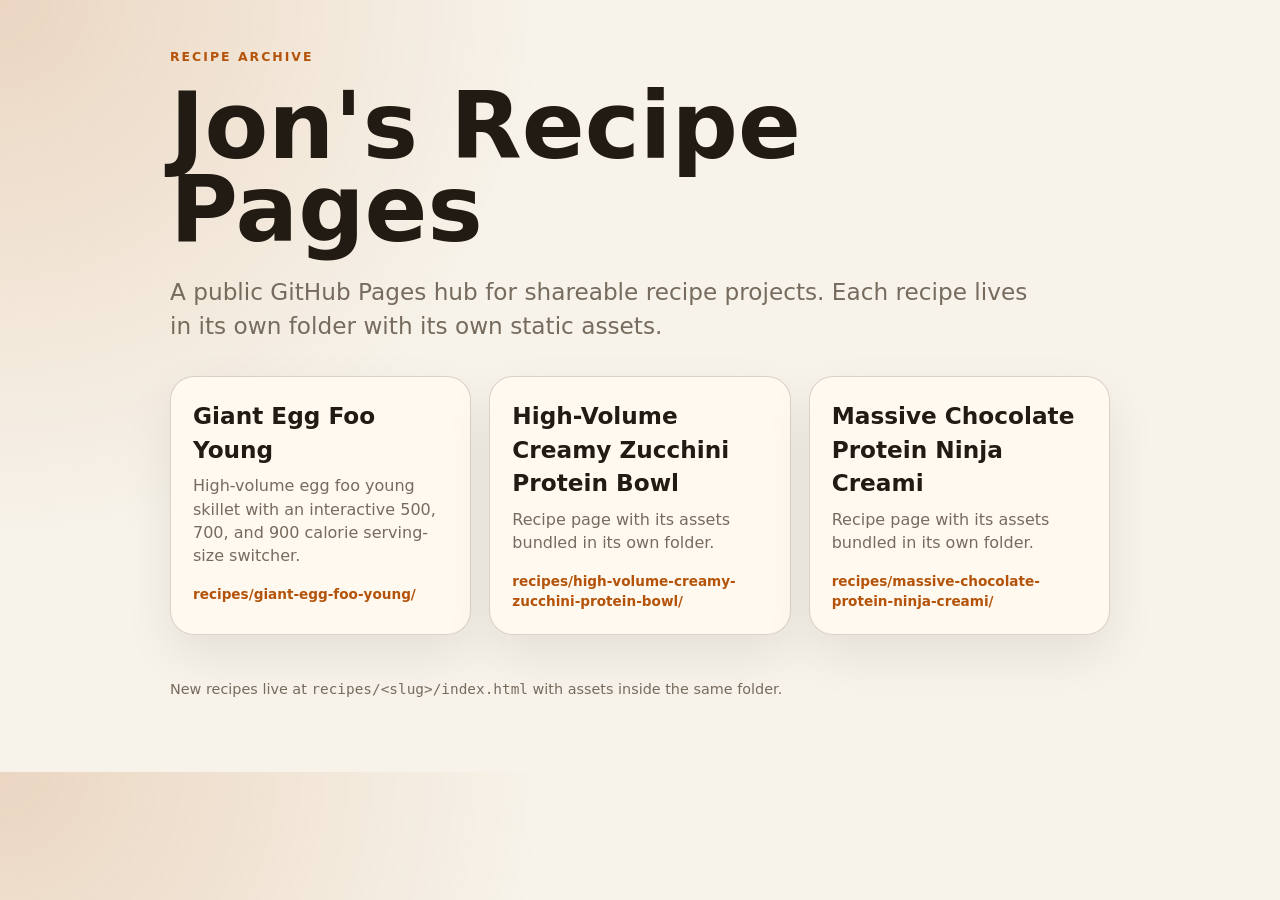
==== index.html @ d8fc8164 "Post recipe index.html" ====
<!doctype html><html lang="en"><head><meta charset="utf-8"><meta name="viewport" content="width=device-width, initial-scale=1"><title>Jon's Recipe Pages</title><style>:root{color-scheme:light dark;--bg:#f7f3ea;--ink:#211b14;--card:#fffaf0;--muted:#776b5e;--accent:#b45309}@media(prefers-color-scheme:dark){:root{--bg:#17120d;--ink:#f8ead6;--card:#251b13;--muted:#c8b7a2;--accent:#f59e0b}}*{box-sizing:border-box}body{margin:0;font-family:ui-sans-serif,system-ui,-apple-system,BlinkMacSystemFont,"Segoe UI",sans-serif;background:radial-gradient(circle at top left,color-mix(in oklab,var(--accent) 18%,transparent),transparent 34rem),var(--bg);color:var(--ink);line-height:1.45}main{max-width:980px;margin:0 auto;padding:48px 20px 72px}.eyebrow{letter-spacing:.16em;text-transform:uppercase;color:var(--accent);font-weight:800;font-size:.78rem}h1{font-size:clamp(2.4rem,8vw,5.8rem);line-height:.9;margin:.2em 0}.lede{font-size:clamp(1.1rem,2.5vw,1.45rem);color:var(--muted);max-width:54rem}.grid{display:grid;grid-template-columns:repeat(auto-fit,minmax(260px,1fr));gap:18px;margin-top:34px}.card{display:block;text-decoration:none;color:inherit;background:color-mix(in oklab,var(--card) 92%,transparent);border:1px solid color-mix(in oklab,var(--muted) 28%,transparent);border-radius:24px;padding:22px;box-shadow:0 20px 50px rgba(0,0,0,.08);transition:transform .15s ease,border-color .15s ease}.card:hover{transform:translateY(-2px);border-color:var(--accent)}.card h2{margin:0 0 8px;font-size:1.45rem}.card p{margin:0;color:var(--muted)}.path{display:inline-flex;margin-top:18px;font-size:.85rem;color:var(--accent);font-weight:700}footer{margin-top:44px;color:var(--muted);font-size:.9rem}</style></head><body><main><div class="eyebrow">Recipe archive</div><h1>Jon's Recipe Pages</h1><p class="lede">A public GitHub Pages hub for shareable recipe projects. Each recipe lives in its own folder with its own static assets.</p><section class="grid" aria-label="Recipes">
      <a class="card" href="./recipes/giant-egg-foo-young/">
        <h2>Giant Egg Foo Young</h2>
        <p>High-volume egg foo young skillet with an interactive 500, 700, and 900 calorie serving-size switcher.</p>
        <span class="path">recipes/giant-egg-foo-young/</span>
      </a>
      <a class="card" href="./recipes/high-volume-creamy-zucchini-protein-bowl/">
        <h2>High-Volume Creamy Zucchini Protein Bowl</h2>
        <p>Recipe page with its assets bundled in its own folder.</p>
        <span class="path">recipes/high-volume-creamy-zucchini-protein-bowl/</span>
      </a>
      <a class="card" href="./recipes/massive-chocolate-protein-ninja-creami/">
        <h2>Massive Chocolate Protein Ninja Creami</h2>
        <p>Recipe page with its assets bundled in its own folder.</p>
        <span class="path">recipes/massive-chocolate-protein-ninja-creami/</span>
      </a>
    </section><footer>New recipes live at <code>recipes/&lt;slug&gt;/index.html</code> with assets inside the same folder.</footer></main></body></html>
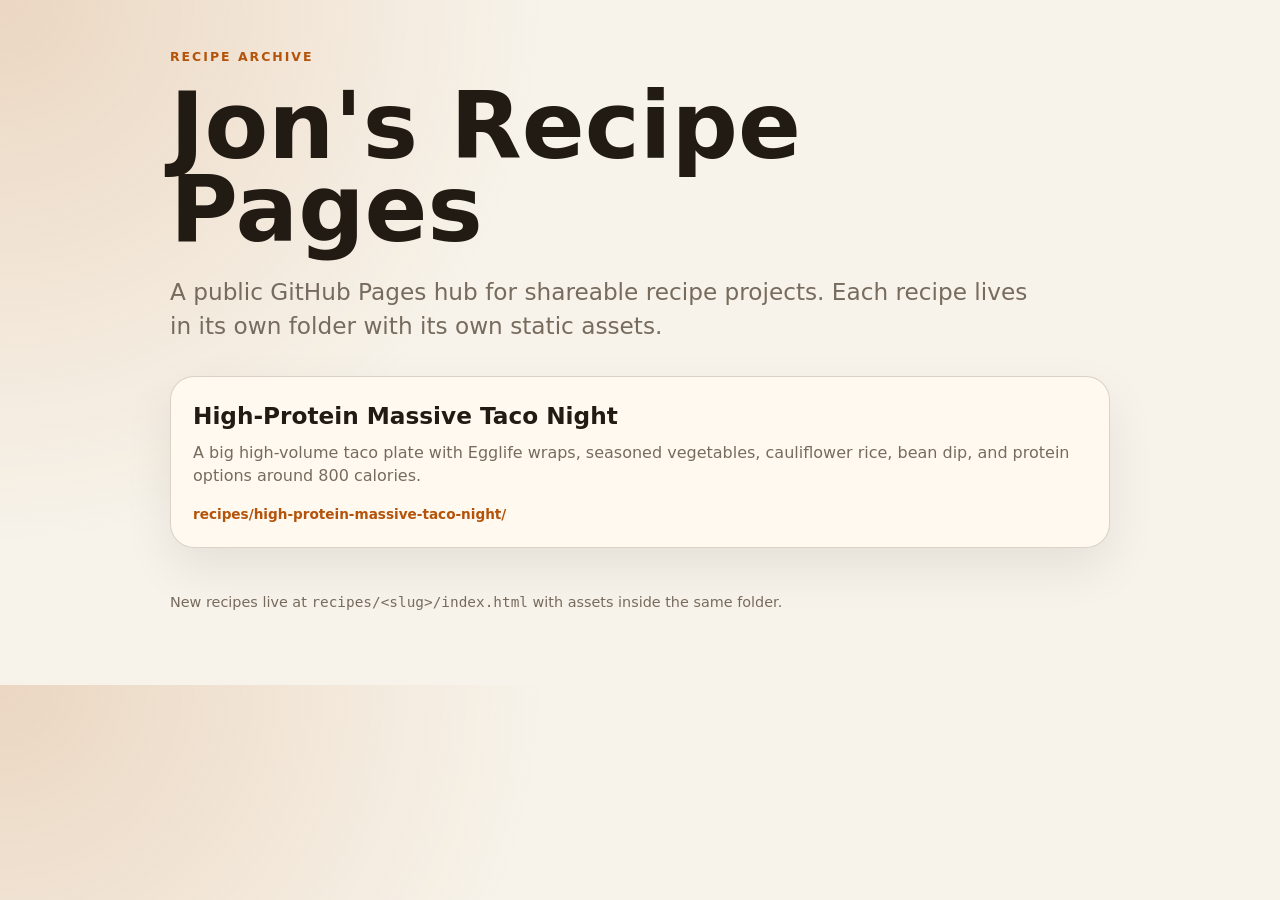
==== commit 8e044b89: "Post recipe index.html" ====
--- a/index.html
+++ b/index.html
@@ -1,17 +1,7 @@
 <!doctype html><html lang="en"><head><meta charset="utf-8"><meta name="viewport" content="width=device-width, initial-scale=1"><title>Jon's Recipe Pages</title><style>:root{color-scheme:light dark;--bg:#f7f3ea;--ink:#211b14;--card:#fffaf0;--muted:#776b5e;--accent:#b45309}@media(prefers-color-scheme:dark){:root{--bg:#17120d;--ink:#f8ead6;--card:#251b13;--muted:#c8b7a2;--accent:#f59e0b}}*{box-sizing:border-box}body{margin:0;font-family:ui-sans-serif,system-ui,-apple-system,BlinkMacSystemFont,"Segoe UI",sans-serif;background:radial-gradient(circle at top left,color-mix(in oklab,var(--accent) 18%,transparent),transparent 34rem),var(--bg);color:var(--ink);line-height:1.45}main{max-width:980px;margin:0 auto;padding:48px 20px 72px}.eyebrow{letter-spacing:.16em;text-transform:uppercase;color:var(--accent);font-weight:800;font-size:.78rem}h1{font-size:clamp(2.4rem,8vw,5.8rem);line-height:.9;margin:.2em 0}.lede{font-size:clamp(1.1rem,2.5vw,1.45rem);color:var(--muted);max-width:54rem}.grid{display:grid;grid-template-columns:repeat(auto-fit,minmax(260px,1fr));gap:18px;margin-top:34px}.card{display:block;text-decoration:none;color:inherit;background:color-mix(in oklab,var(--card) 92%,transparent);border:1px solid color-mix(in oklab,var(--muted) 28%,transparent);border-radius:24px;padding:22px;box-shadow:0 20px 50px rgba(0,0,0,.08);transition:transform .15s ease,border-color .15s ease}.card:hover{transform:translateY(-2px);border-color:var(--accent)}.card h2{margin:0 0 8px;font-size:1.45rem}.card p{margin:0;color:var(--muted)}.path{display:inline-flex;margin-top:18px;font-size:.85rem;color:var(--accent);font-weight:700}footer{margin-top:44px;color:var(--muted);font-size:.9rem}</style></head><body><main><div class="eyebrow">Recipe archive</div><h1>Jon's Recipe Pages</h1><p class="lede">A public GitHub Pages hub for shareable recipe projects. Each recipe lives in its own folder with its own static assets.</p><section class="grid" aria-label="Recipes">
-      <a class="card" href="./recipes/giant-egg-foo-young/">
-        <h2>Giant Egg Foo Young</h2>
-        <p>High-volume egg foo young skillet with an interactive 500, 700, and 900 calorie serving-size switcher.</p>
-        <span class="path">recipes/giant-egg-foo-young/</span>
-      </a>
-      <a class="card" href="./recipes/high-volume-creamy-zucchini-protein-bowl/">
-        <h2>High-Volume Creamy Zucchini Protein Bowl</h2>
-        <p>Recipe page with its assets bundled in its own folder.</p>
-        <span class="path">recipes/high-volume-creamy-zucchini-protein-bowl/</span>
-      </a>
-      <a class="card" href="./recipes/massive-chocolate-protein-ninja-creami/">
-        <h2>Massive Chocolate Protein Ninja Creami</h2>
-        <p>Recipe page with its assets bundled in its own folder.</p>
-        <span class="path">recipes/massive-chocolate-protein-ninja-creami/</span>
+      <a class="card" href="./recipes/high-protein-massive-taco-night/">
+        <h2>High-Protein Massive Taco Night</h2>
+        <p>A big high-volume taco plate with Egglife wraps, seasoned vegetables, cauliflower rice, bean dip, and protein options around 800 calories.</p>
+        <span class="path">recipes/high-protein-massive-taco-night/</span>
       </a>
     </section><footer>New recipes live at <code>recipes/&lt;slug&gt;/index.html</code> with assets inside the same folder.</footer></main></body></html>
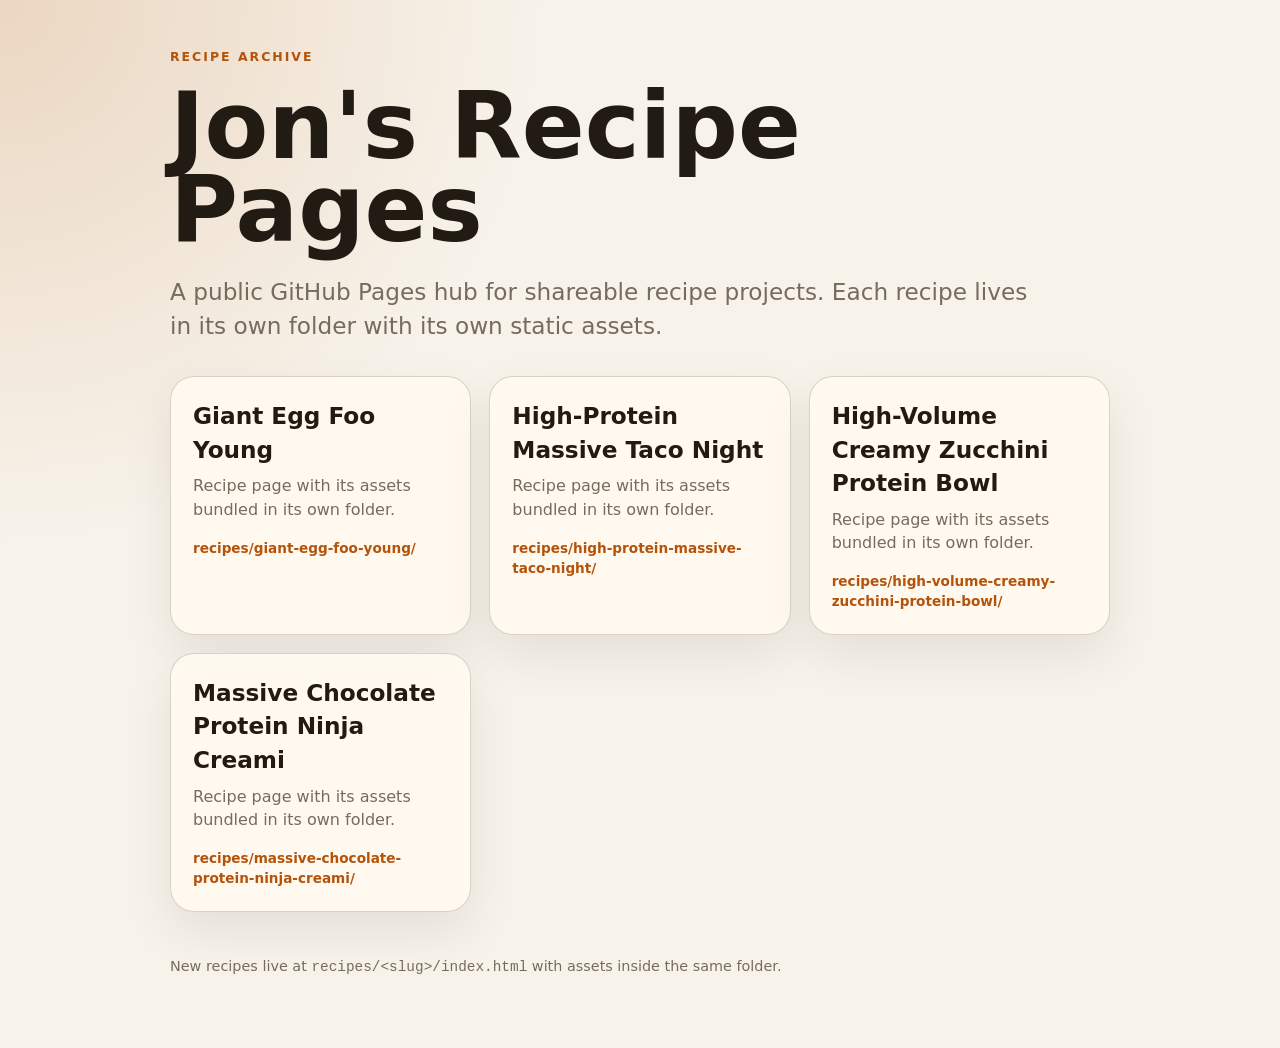
==== commit 9a77af23: "Repair recipe hub index with all public recipes" ====
--- a/index.html
+++ b/index.html
@@ -1,7 +1,22 @@
 <!doctype html><html lang="en"><head><meta charset="utf-8"><meta name="viewport" content="width=device-width, initial-scale=1"><title>Jon's Recipe Pages</title><style>:root{color-scheme:light dark;--bg:#f7f3ea;--ink:#211b14;--card:#fffaf0;--muted:#776b5e;--accent:#b45309}@media(prefers-color-scheme:dark){:root{--bg:#17120d;--ink:#f8ead6;--card:#251b13;--muted:#c8b7a2;--accent:#f59e0b}}*{box-sizing:border-box}body{margin:0;font-family:ui-sans-serif,system-ui,-apple-system,BlinkMacSystemFont,"Segoe UI",sans-serif;background:radial-gradient(circle at top left,color-mix(in oklab,var(--accent) 18%,transparent),transparent 34rem),var(--bg);color:var(--ink);line-height:1.45}main{max-width:980px;margin:0 auto;padding:48px 20px 72px}.eyebrow{letter-spacing:.16em;text-transform:uppercase;color:var(--accent);font-weight:800;font-size:.78rem}h1{font-size:clamp(2.4rem,8vw,5.8rem);line-height:.9;margin:.2em 0}.lede{font-size:clamp(1.1rem,2.5vw,1.45rem);color:var(--muted);max-width:54rem}.grid{display:grid;grid-template-columns:repeat(auto-fit,minmax(260px,1fr));gap:18px;margin-top:34px}.card{display:block;text-decoration:none;color:inherit;background:color-mix(in oklab,var(--card) 92%,transparent);border:1px solid color-mix(in oklab,var(--muted) 28%,transparent);border-radius:24px;padding:22px;box-shadow:0 20px 50px rgba(0,0,0,.08);transition:transform .15s ease,border-color .15s ease}.card:hover{transform:translateY(-2px);border-color:var(--accent)}.card h2{margin:0 0 8px;font-size:1.45rem}.card p{margin:0;color:var(--muted)}.path{display:inline-flex;margin-top:18px;font-size:.85rem;color:var(--accent);font-weight:700}footer{margin-top:44px;color:var(--muted);font-size:.9rem}</style></head><body><main><div class="eyebrow">Recipe archive</div><h1>Jon's Recipe Pages</h1><p class="lede">A public GitHub Pages hub for shareable recipe projects. Each recipe lives in its own folder with its own static assets.</p><section class="grid" aria-label="Recipes">
+      <a class="card" href="./recipes/giant-egg-foo-young/">
+        <h2>Giant Egg Foo Young</h2>
+        <p>Recipe page with its assets bundled in its own folder.</p>
+        <span class="path">recipes/giant-egg-foo-young/</span>
+      </a>
       <a class="card" href="./recipes/high-protein-massive-taco-night/">
         <h2>High-Protein Massive Taco Night</h2>
-        <p>A big high-volume taco plate with Egglife wraps, seasoned vegetables, cauliflower rice, bean dip, and protein options around 800 calories.</p>
+        <p>Recipe page with its assets bundled in its own folder.</p>
         <span class="path">recipes/high-protein-massive-taco-night/</span>
       </a>
+      <a class="card" href="./recipes/high-volume-creamy-zucchini-protein-bowl/">
+        <h2>High-Volume Creamy Zucchini Protein Bowl</h2>
+        <p>Recipe page with its assets bundled in its own folder.</p>
+        <span class="path">recipes/high-volume-creamy-zucchini-protein-bowl/</span>
+      </a>
+      <a class="card" href="./recipes/massive-chocolate-protein-ninja-creami/">
+        <h2>Massive Chocolate Protein Ninja Creami</h2>
+        <p>Recipe page with its assets bundled in its own folder.</p>
+        <span class="path">recipes/massive-chocolate-protein-ninja-creami/</span>
+      </a>
     </section><footer>New recipes live at <code>recipes/&lt;slug&gt;/index.html</code> with assets inside the same folder.</footer></main></body></html>
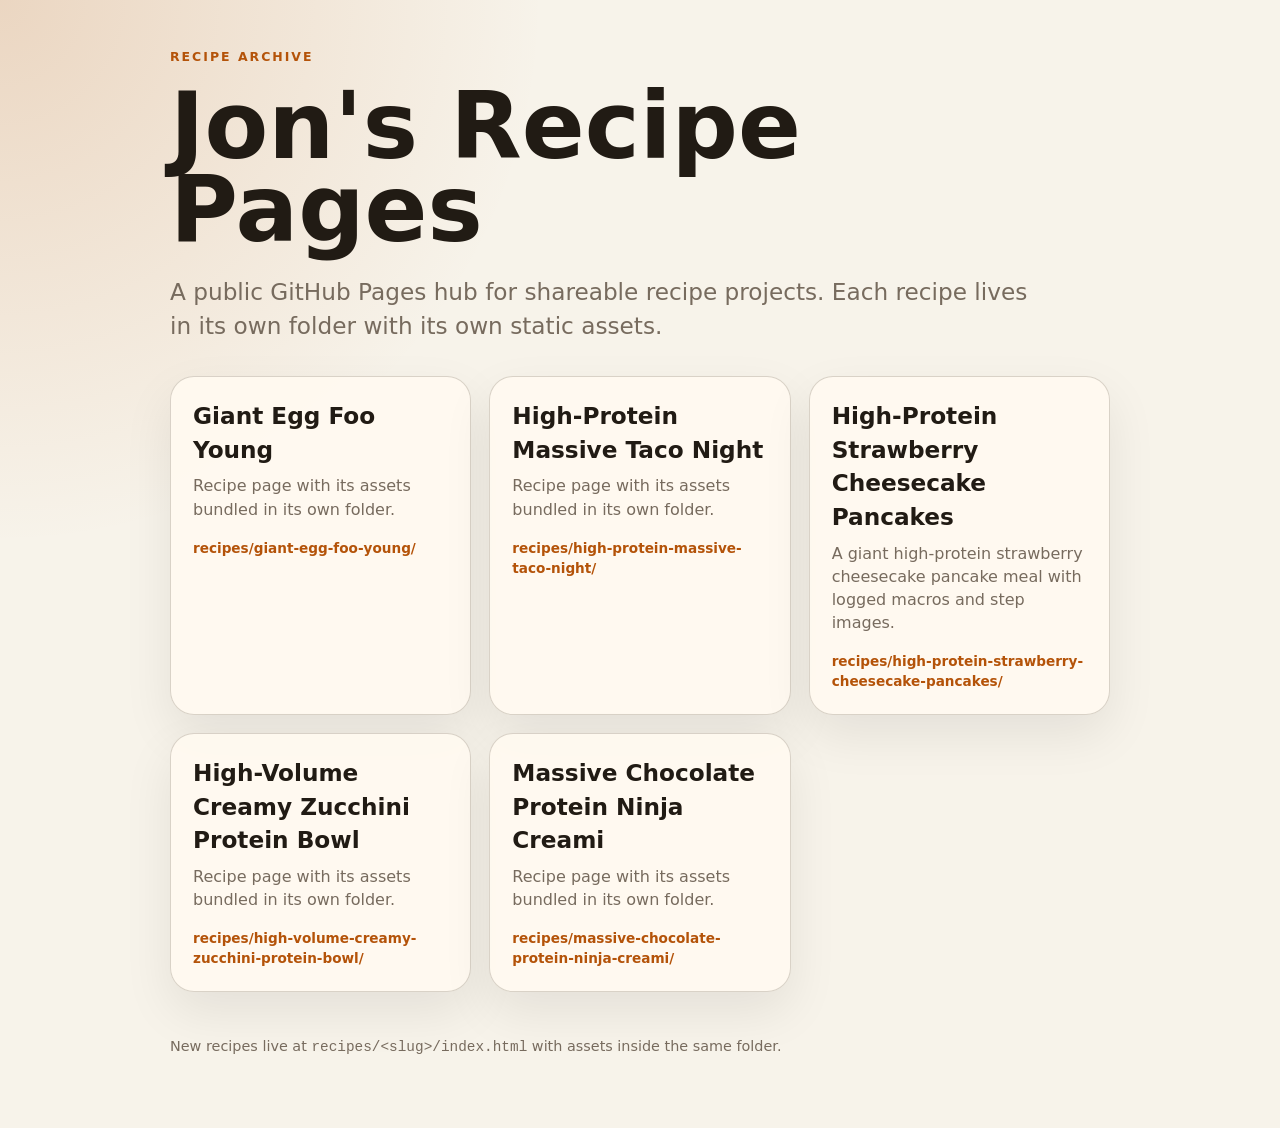
==== commit 7041d24c: "Post recipe index.html" ====
--- a/index.html
+++ b/index.html
@@ -8,6 +8,11 @@
         <h2>High-Protein Massive Taco Night</h2>
         <p>Recipe page with its assets bundled in its own folder.</p>
         <span class="path">recipes/high-protein-massive-taco-night/</span>
+      </a>
+      <a class="card" href="./recipes/high-protein-strawberry-cheesecake-pancakes/">
+        <h2>High-Protein Strawberry Cheesecake Pancakes</h2>
+        <p>A giant high-protein strawberry cheesecake pancake meal with logged macros and step images.</p>
+        <span class="path">recipes/high-protein-strawberry-cheesecake-pancakes/</span>
       </a>
       <a class="card" href="./recipes/high-volume-creamy-zucchini-protein-bowl/">
         <h2>High-Volume Creamy Zucchini Protein Bowl</h2>
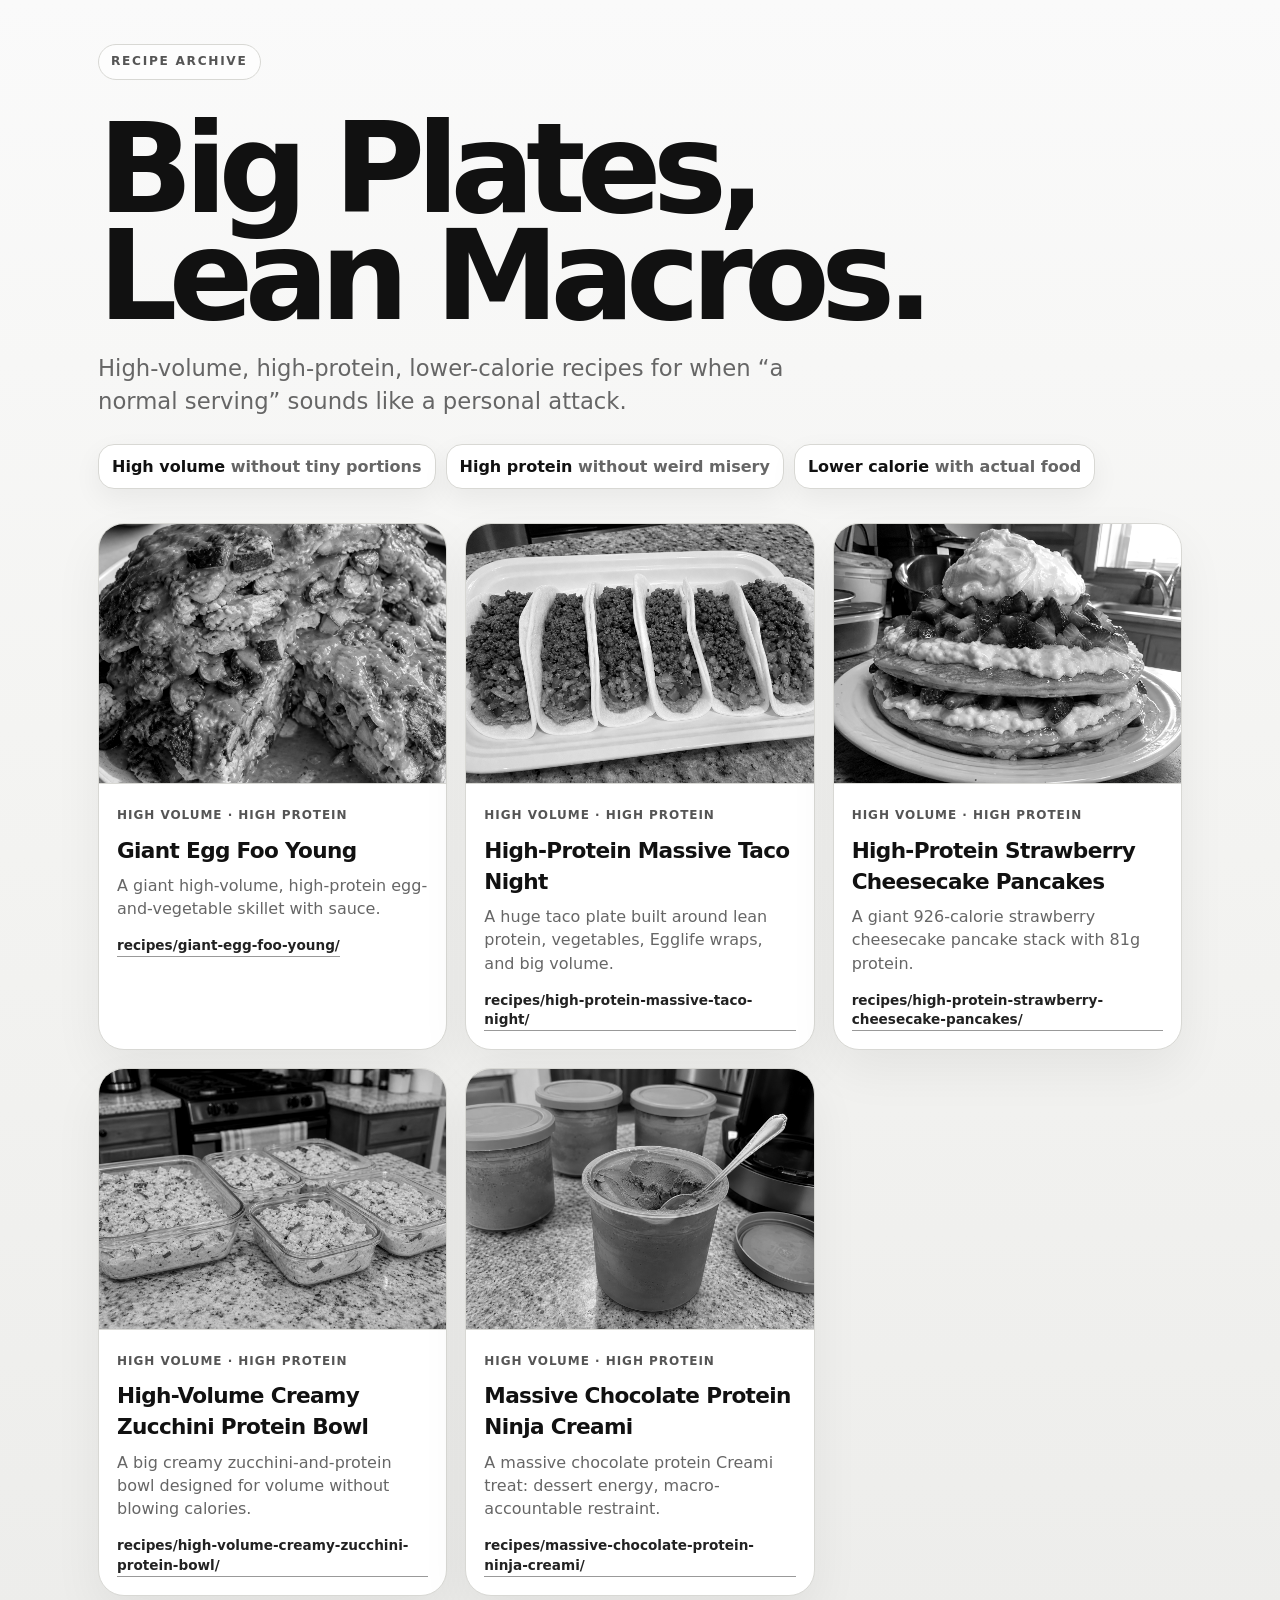
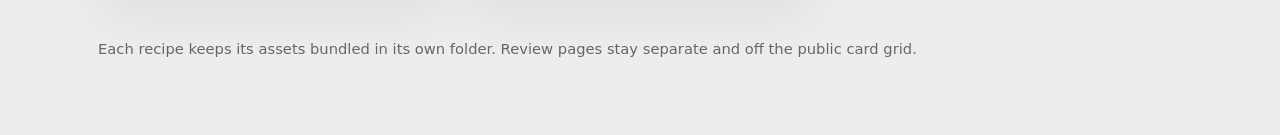
==== commit 95fe786e: "Update recipe hub design with greyscale hero thumbnails" ====
--- a/index.html
+++ b/index.html
@@ -1,27 +1,123 @@
-<!doctype html><html lang="en"><head><meta charset="utf-8"><meta name="viewport" content="width=device-width, initial-scale=1"><title>Jon's Recipe Pages</title><style>:root{color-scheme:light dark;--bg:#f7f3ea;--ink:#211b14;--card:#fffaf0;--muted:#776b5e;--accent:#b45309}@media(prefers-color-scheme:dark){:root{--bg:#17120d;--ink:#f8ead6;--card:#251b13;--muted:#c8b7a2;--accent:#f59e0b}}*{box-sizing:border-box}body{margin:0;font-family:ui-sans-serif,system-ui,-apple-system,BlinkMacSystemFont,"Segoe UI",sans-serif;background:radial-gradient(circle at top left,color-mix(in oklab,var(--accent) 18%,transparent),transparent 34rem),var(--bg);color:var(--ink);line-height:1.45}main{max-width:980px;margin:0 auto;padding:48px 20px 72px}.eyebrow{letter-spacing:.16em;text-transform:uppercase;color:var(--accent);font-weight:800;font-size:.78rem}h1{font-size:clamp(2.4rem,8vw,5.8rem);line-height:.9;margin:.2em 0}.lede{font-size:clamp(1.1rem,2.5vw,1.45rem);color:var(--muted);max-width:54rem}.grid{display:grid;grid-template-columns:repeat(auto-fit,minmax(260px,1fr));gap:18px;margin-top:34px}.card{display:block;text-decoration:none;color:inherit;background:color-mix(in oklab,var(--card) 92%,transparent);border:1px solid color-mix(in oklab,var(--muted) 28%,transparent);border-radius:24px;padding:22px;box-shadow:0 20px 50px rgba(0,0,0,.08);transition:transform .15s ease,border-color .15s ease}.card:hover{transform:translateY(-2px);border-color:var(--accent)}.card h2{margin:0 0 8px;font-size:1.45rem}.card p{margin:0;color:var(--muted)}.path{display:inline-flex;margin-top:18px;font-size:.85rem;color:var(--accent);font-weight:700}footer{margin-top:44px;color:var(--muted);font-size:.9rem}</style></head><body><main><div class="eyebrow">Recipe archive</div><h1>Jon's Recipe Pages</h1><p class="lede">A public GitHub Pages hub for shareable recipe projects. Each recipe lives in its own folder with its own static assets.</p><section class="grid" aria-label="Recipes">
+<!doctype html>
+<html lang="en">
+<head>
+  <meta charset="utf-8">
+  <meta name="viewport" content="width=device-width, initial-scale=1">
+  <title>Big Plates, Lean Macros</title>
+  <meta name="description" content="High-volume, high-protein, lower-calorie recipe archive.">
+  <style>
+    :root {
+      color-scheme: light;
+      --bg:#f4f4f2;
+      --ink:#111111;
+      --muted:#666666;
+      --soft:#ffffff;
+      --line:#d8d8d4;
+      --shadow:rgba(0,0,0,.10);
+      --shadow-soft:rgba(0,0,0,.06);
+    }
+    * { box-sizing:border-box; }
+    body {
+      margin:0;
+      font-family:ui-sans-serif,system-ui,-apple-system,BlinkMacSystemFont,"Segoe UI",sans-serif;
+      background:linear-gradient(180deg,#fafafa 0%,var(--bg) 42%,#ececea 100%);
+      color:var(--ink);
+      line-height:1.45;
+    }
+    main { max-width:1120px; margin:0 auto; padding:44px 18px 76px; }
+    .eyebrow {
+      display:inline-flex; gap:.5rem; align-items:center;
+      letter-spacing:.14em; text-transform:uppercase; color:#555; font-weight:850; font-size:.76rem;
+      border:1px solid var(--line); border-radius:999px; padding:.5rem .75rem; background:rgba(255,255,255,.72);
+    }
+    h1 { font-size:clamp(3rem,10vw,7.8rem); line-height:.86; letter-spacing:-.07em; margin:.28em 0 .18em; max-width:980px; }
+    .lede { font-size:clamp(1.08rem,2.5vw,1.42rem); color:var(--muted); max-width:720px; margin:0; }
+    .stats { display:flex; flex-wrap:wrap; gap:10px; margin:26px 0 34px; }
+    .stat { background:#fff; border:1px solid var(--line); border-radius:16px; padding:10px 13px; box-shadow:0 10px 28px var(--shadow-soft); font-weight:800; }
+    .stat span { color:var(--muted); font-weight:700; }
+    .grid { display:grid; grid-template-columns:repeat(auto-fit,minmax(260px,1fr)); gap:18px; }
+    .card {
+      display:flex; flex-direction:column; min-height:100%; overflow:hidden; text-decoration:none; color:inherit;
+      background:var(--soft); border:1px solid var(--line); border-radius:26px;
+      box-shadow:0 20px 50px var(--shadow-soft); transition:transform .16s ease,border-color .16s ease,box-shadow .16s ease;
+    }
+    .card:hover { transform:translateY(-3px); border-color:#a8a8a2; box-shadow:0 26px 70px var(--shadow); }
+    .thumb-wrap { aspect-ratio:4/3; background:#dededa; overflow:hidden; border-bottom:1px solid var(--line); }
+    .thumb-wrap img { width:100%; height:100%; object-fit:cover; display:block; filter:grayscale(100%) contrast(1.05); }
+    .card-body { padding:18px; }
+    .tag { display:inline-flex; margin-bottom:10px; color:#555; font-size:.75rem; font-weight:850; text-transform:uppercase; letter-spacing:.08em; }
+    h2 { margin:0 0 8px; font-size:1.35rem; letter-spacing:-.03em; }
+    .card p { margin:0; color:var(--muted); }
+    .path { display:inline-flex; margin-top:16px; color:#222; font-size:.85rem; font-weight:800; border-bottom:1px solid #999; }
+    footer { margin-top:42px; color:var(--muted); font-size:.92rem; }
+    @media (max-width:640px) {
+      main { padding:28px 14px 58px; }
+      h1 { font-size:clamp(2.7rem,16vw,4.4rem); }
+      .grid { grid-template-columns:1fr; }
+      .card { border-radius:22px; }
+    }
+  </style>
+</head>
+<body>
+  <main>
+    <header>
+      <div class="eyebrow">Recipe archive</div>
+      <h1>Big Plates, Lean Macros.</h1>
+      <p class="lede">High-volume, high-protein, lower-calorie recipes for when “a normal serving” sounds like a personal attack.</p>
+      <div class="stats" aria-label="Archive focus">
+        <div class="stat">High volume <span>without tiny portions</span></div>
+        <div class="stat">High protein <span>without weird misery</span></div>
+        <div class="stat">Lower calorie <span>with actual food</span></div>
+      </div>
+    </header>
+    <section class="grid" aria-label="Recipes">
       <a class="card" href="./recipes/giant-egg-foo-young/">
-        <h2>Giant Egg Foo Young</h2>
-        <p>Recipe page with its assets bundled in its own folder.</p>
-        <span class="path">recipes/giant-egg-foo-young/</span>
+        <div class="thumb-wrap"><img src="./recipes/giant-egg-foo-young/assets/egg-foo-young/09-serve.png" alt="Giant Egg Foo Young hero image" loading="lazy"></div>
+        <div class="card-body">
+          <span class="tag">High volume · High protein</span>
+          <h2>Giant Egg Foo Young</h2>
+          <p>A giant high-volume, high-protein egg-and-vegetable skillet with sauce.</p>
+          <span class="path">recipes/giant-egg-foo-young/</span>
+        </div>
       </a>
       <a class="card" href="./recipes/high-protein-massive-taco-night/">
-        <h2>High-Protein Massive Taco Night</h2>
-        <p>Recipe page with its assets bundled in its own folder.</p>
-        <span class="path">recipes/high-protein-massive-taco-night/</span>
+        <div class="thumb-wrap"><img src="./recipes/high-protein-massive-taco-night/assets/06-assembled-tacos.png" alt="High-Protein Massive Taco Night hero image" loading="lazy"></div>
+        <div class="card-body">
+          <span class="tag">High volume · High protein</span>
+          <h2>High-Protein Massive Taco Night</h2>
+          <p>A huge taco plate built around lean protein, vegetables, Egglife wraps, and big volume.</p>
+          <span class="path">recipes/high-protein-massive-taco-night/</span>
+        </div>
       </a>
       <a class="card" href="./recipes/high-protein-strawberry-cheesecake-pancakes/">
-        <h2>High-Protein Strawberry Cheesecake Pancakes</h2>
-        <p>A giant high-protein strawberry cheesecake pancake meal with logged macros and step images.</p>
-        <span class="path">recipes/high-protein-strawberry-cheesecake-pancakes/</span>
+        <div class="thumb-wrap"><img src="./recipes/high-protein-strawberry-cheesecake-pancakes/assets/step-5-final-stack.png" alt="High-Protein Strawberry Cheesecake Pancakes hero image" loading="lazy"></div>
+        <div class="card-body">
+          <span class="tag">High volume · High protein</span>
+          <h2>High-Protein Strawberry Cheesecake Pancakes</h2>
+          <p>A giant 926-calorie strawberry cheesecake pancake stack with 81g protein.</p>
+          <span class="path">recipes/high-protein-strawberry-cheesecake-pancakes/</span>
+        </div>
       </a>
       <a class="card" href="./recipes/high-volume-creamy-zucchini-protein-bowl/">
-        <h2>High-Volume Creamy Zucchini Protein Bowl</h2>
-        <p>Recipe page with its assets bundled in its own folder.</p>
-        <span class="path">recipes/high-volume-creamy-zucchini-protein-bowl/</span>
+        <div class="thumb-wrap"><img src="./recipes/high-volume-creamy-zucchini-protein-bowl/assets/step-9.png" alt="High-Volume Creamy Zucchini Protein Bowl hero image" loading="lazy"></div>
+        <div class="card-body">
+          <span class="tag">High volume · High protein</span>
+          <h2>High-Volume Creamy Zucchini Protein Bowl</h2>
+          <p>A big creamy zucchini-and-protein bowl designed for volume without blowing calories.</p>
+          <span class="path">recipes/high-volume-creamy-zucchini-protein-bowl/</span>
+        </div>
       </a>
       <a class="card" href="./recipes/massive-chocolate-protein-ninja-creami/">
-        <h2>Massive Chocolate Protein Ninja Creami</h2>
-        <p>Recipe page with its assets bundled in its own folder.</p>
-        <span class="path">recipes/massive-chocolate-protein-ninja-creami/</span>
+        <div class="thumb-wrap"><img src="./recipes/massive-chocolate-protein-ninja-creami/assets/step-9.png" alt="Massive Chocolate Protein Ninja Creami hero image" loading="lazy"></div>
+        <div class="card-body">
+          <span class="tag">High volume · High protein</span>
+          <h2>Massive Chocolate Protein Ninja Creami</h2>
+          <p>A massive chocolate protein Creami treat: dessert energy, macro-accountable restraint.</p>
+          <span class="path">recipes/massive-chocolate-protein-ninja-creami/</span>
+        </div>
       </a>
-    </section><footer>New recipes live at <code>recipes/&lt;slug&gt;/index.html</code> with assets inside the same folder.</footer></main></body></html>+    </section>
+    <footer>Each recipe keeps its assets bundled in its own folder. Review pages stay separate and off the public card grid.</footer>
+  </main>
+</body>
+</html>
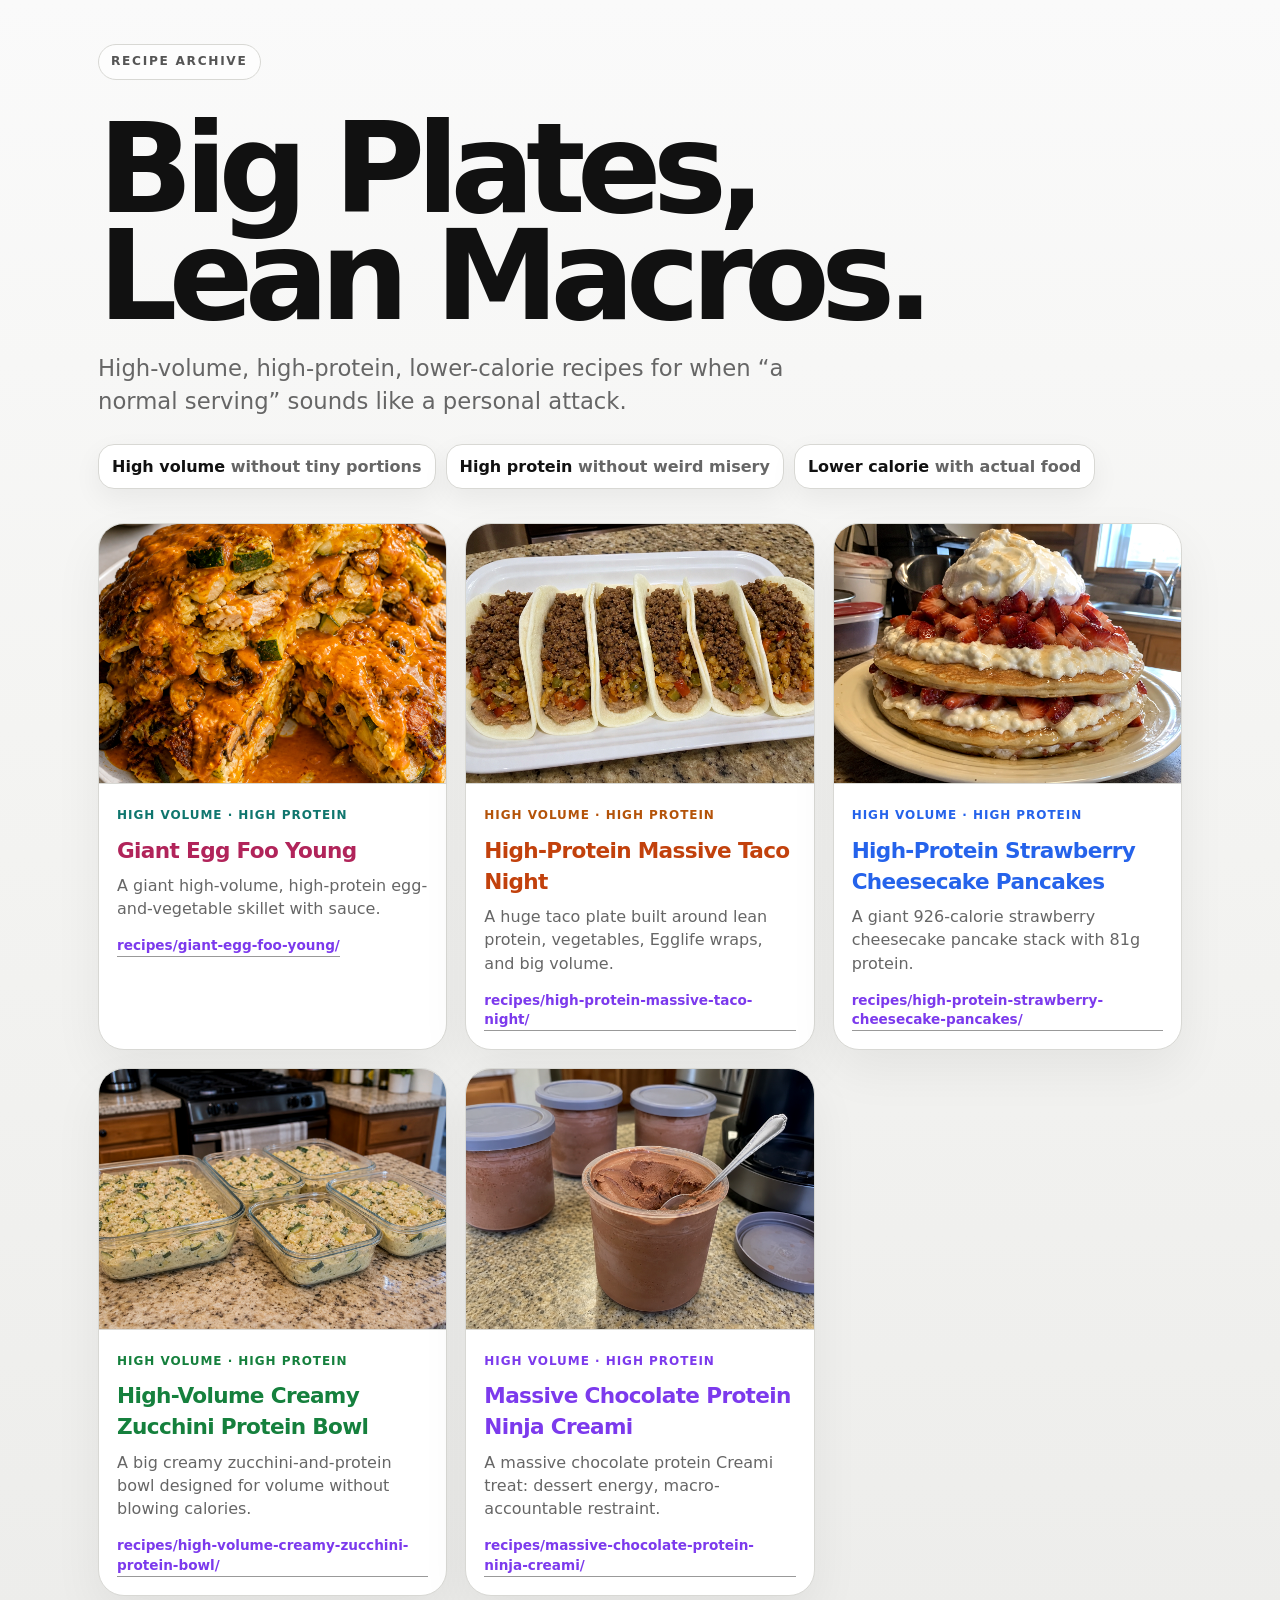
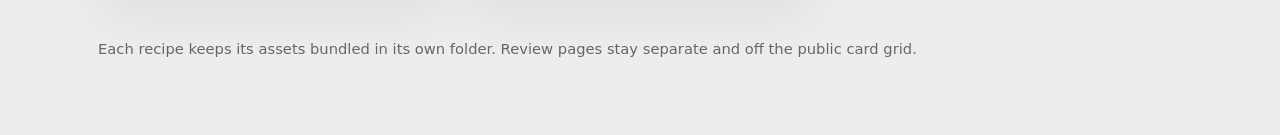
==== commit 0baef8e1: "Add color to recipe hub photos titles and tags" ====
--- a/index.html
+++ b/index.html
@@ -41,14 +41,15 @@
       background:var(--soft); border:1px solid var(--line); border-radius:26px;
       box-shadow:0 20px 50px var(--shadow-soft); transition:transform .16s ease,border-color .16s ease,box-shadow .16s ease;
     }
+    .card:nth-child(2n) h2 { color:#c2410c; } .card:nth-child(3n) h2 { color:#2563eb; } .card:nth-child(4n) h2 { color:#15803d; } .card:nth-child(5n) h2 { color:#7c3aed; } .card:nth-child(2n) .tag { color:#b45309; } .card:nth-child(3n) .tag { color:#2563eb; } .card:nth-child(4n) .tag { color:#15803d; } .card:nth-child(5n) .tag { color:#7c3aed; }
     .card:hover { transform:translateY(-3px); border-color:#a8a8a2; box-shadow:0 26px 70px var(--shadow); }
     .thumb-wrap { aspect-ratio:4/3; background:#dededa; overflow:hidden; border-bottom:1px solid var(--line); }
-    .thumb-wrap img { width:100%; height:100%; object-fit:cover; display:block; filter:grayscale(100%) contrast(1.05); }
+    .thumb-wrap img { width:100%; height:100%; object-fit:cover; display:block; filter:saturate(1.08) contrast(1.03); }
     .card-body { padding:18px; }
-    .tag { display:inline-flex; margin-bottom:10px; color:#555; font-size:.75rem; font-weight:850; text-transform:uppercase; letter-spacing:.08em; }
-    h2 { margin:0 0 8px; font-size:1.35rem; letter-spacing:-.03em; }
+    .tag { display:inline-flex; margin-bottom:10px; color:#0f766e; font-size:.75rem; font-weight:850; text-transform:uppercase; letter-spacing:.08em; }
+    h2 { margin:0 0 8px; font-size:1.35rem; letter-spacing:-.03em; color:#b1245a; }
     .card p { margin:0; color:var(--muted); }
-    .path { display:inline-flex; margin-top:16px; color:#222; font-size:.85rem; font-weight:800; border-bottom:1px solid #999; }
+    .path { display:inline-flex; margin-top:16px; color:#7c3aed; font-size:.85rem; font-weight:800; border-bottom:1px solid #999; }
     footer { margin-top:42px; color:var(--muted); font-size:.92rem; }
     @media (max-width:640px) {
       main { padding:28px 14px 58px; }
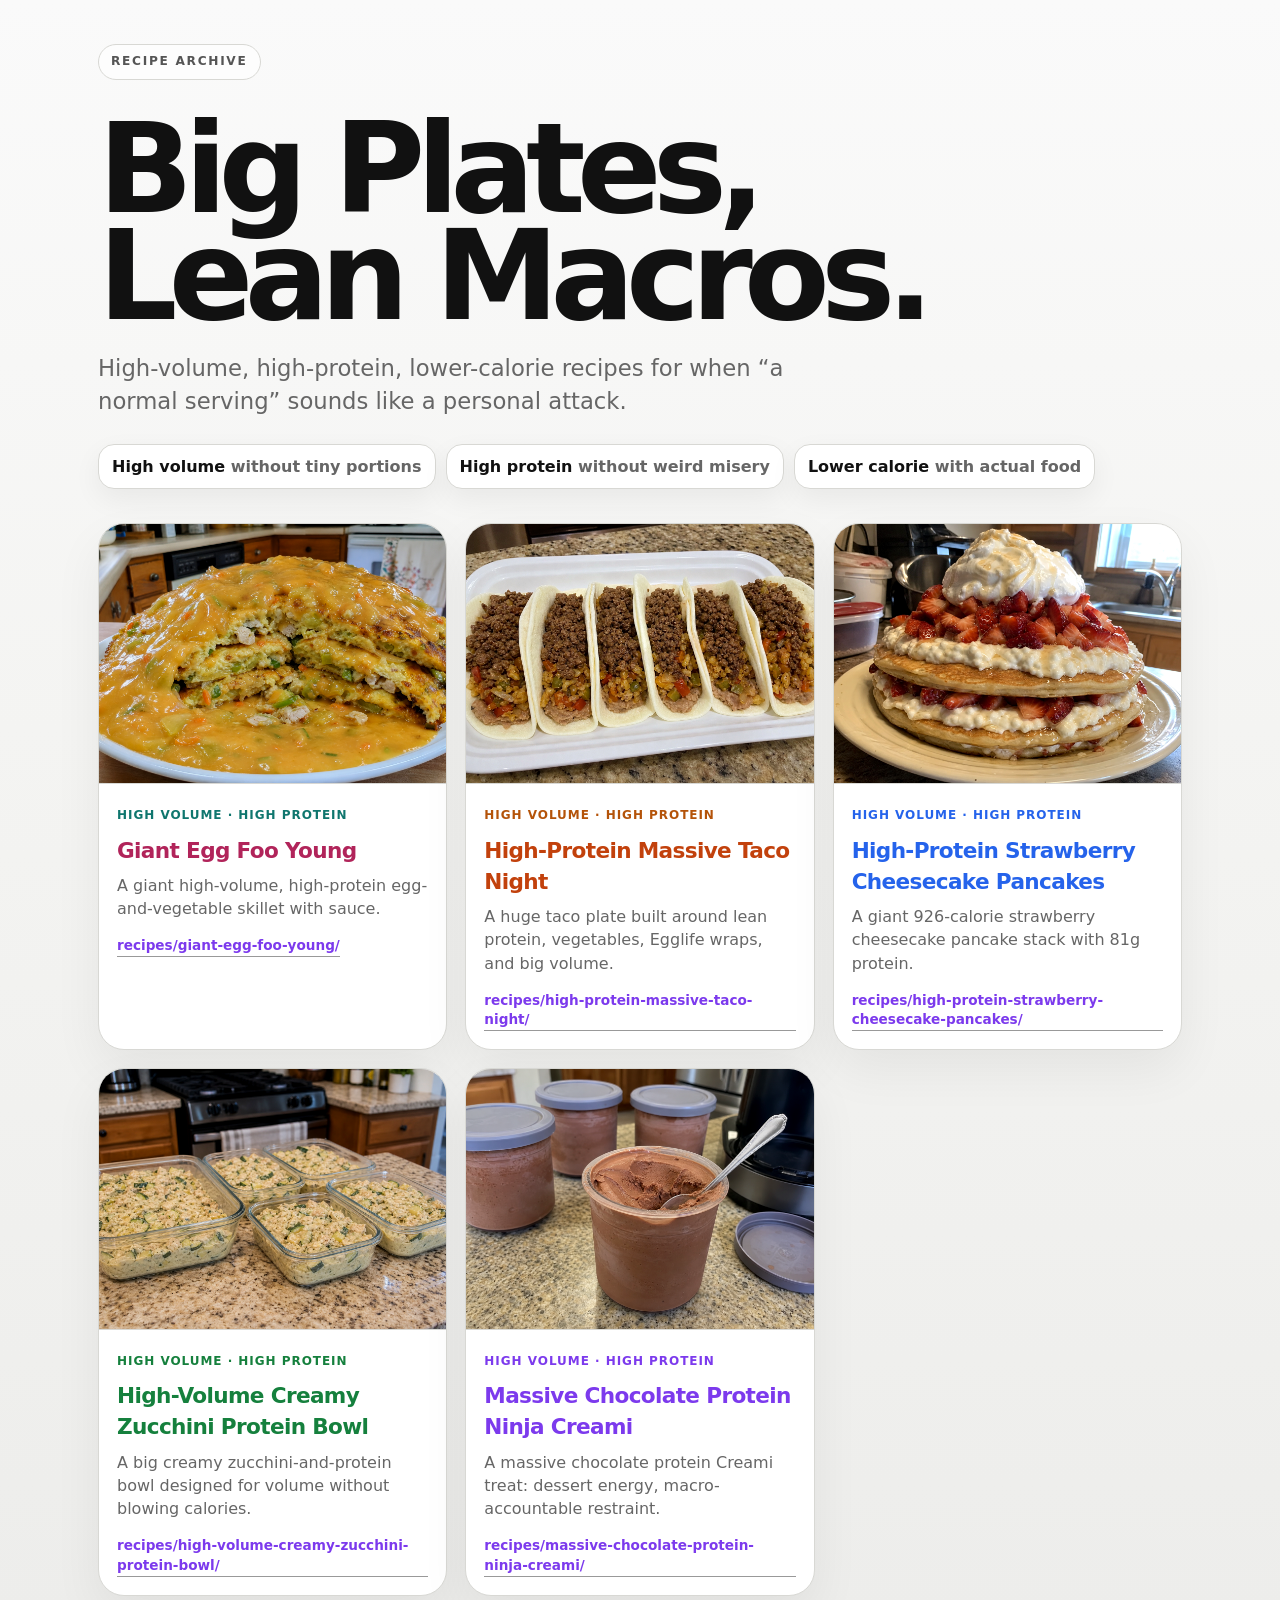
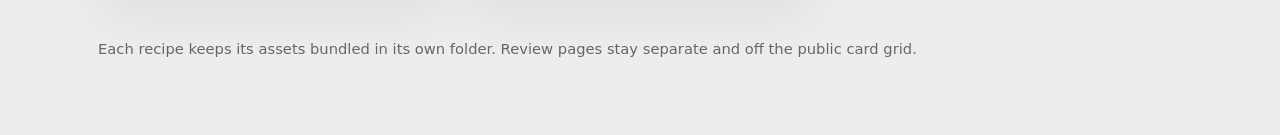
==== commit c587b4fc: "Use sharper Egg Foo Young hub thumbnail" ====
--- a/index.html
+++ b/index.html
@@ -73,7 +73,7 @@
     </header>
     <section class="grid" aria-label="Recipes">
       <a class="card" href="./recipes/giant-egg-foo-young/">
-        <div class="thumb-wrap"><img src="./recipes/giant-egg-foo-young/assets/egg-foo-young/09-serve.png" alt="Giant Egg Foo Young hero image" loading="lazy"></div>
+        <div class="thumb-wrap"><img src="./recipes/giant-egg-foo-young/assets/photos/09-plate-sauce.png" alt="Giant Egg Foo Young hero image" loading="lazy"></div>
         <div class="card-body">
           <span class="tag">High volume · High protein</span>
           <h2>Giant Egg Foo Young</h2>
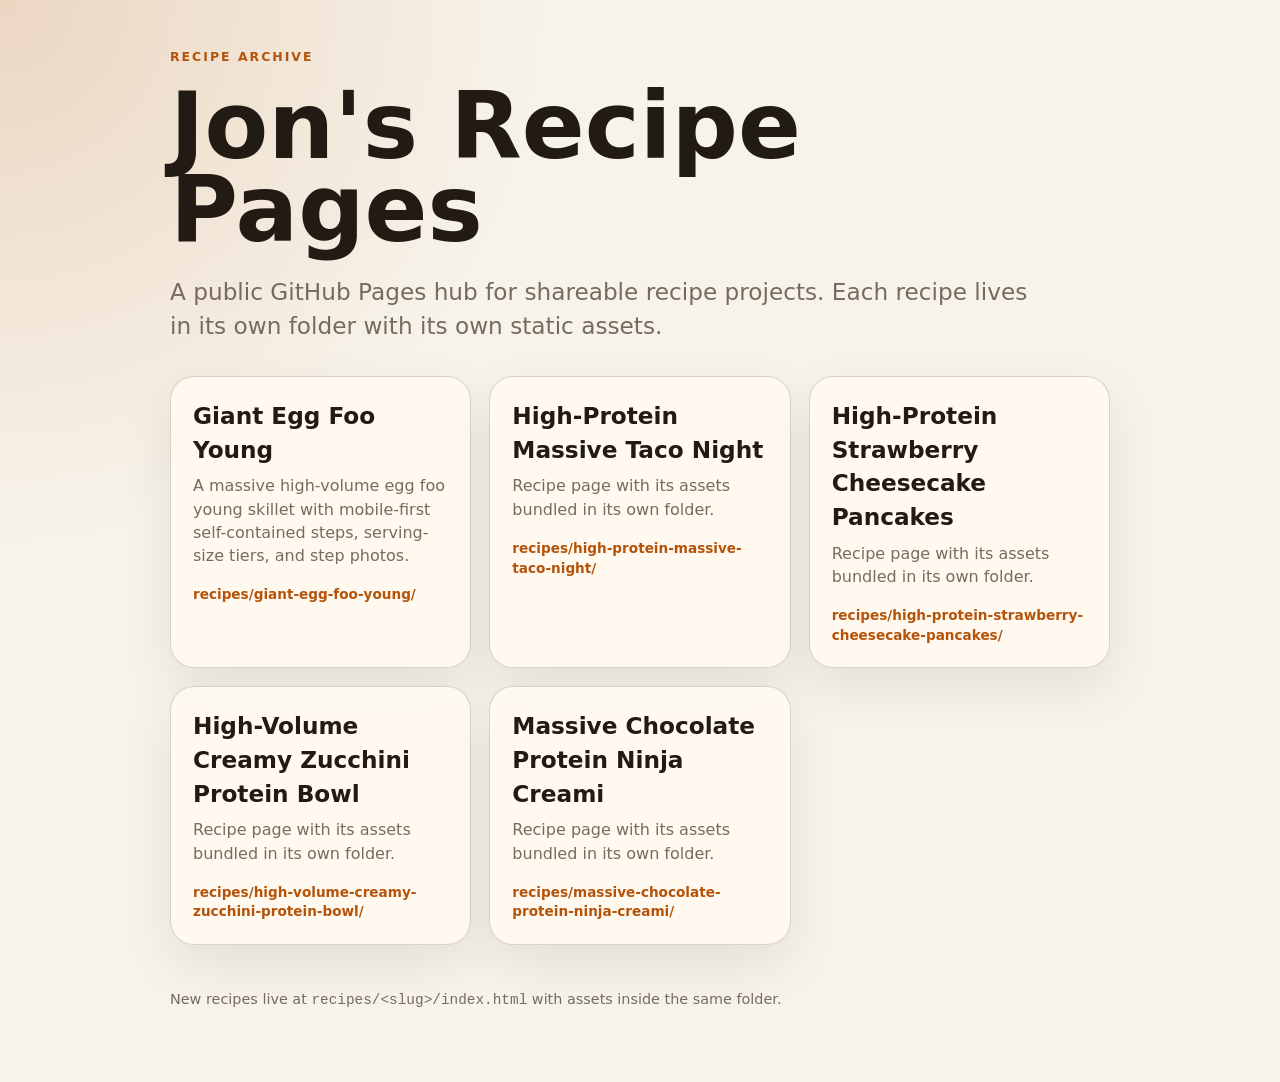
==== commit f69d7135: "Post recipe index.html" ====
--- a/index.html
+++ b/index.html
@@ -1,124 +1,27 @@
-<!doctype html>
-<html lang="en">
-<head>
-  <meta charset="utf-8">
-  <meta name="viewport" content="width=device-width, initial-scale=1">
-  <title>Big Plates, Lean Macros</title>
-  <meta name="description" content="High-volume, high-protein, lower-calorie recipe archive.">
-  <style>
-    :root {
-      color-scheme: light;
-      --bg:#f4f4f2;
-      --ink:#111111;
-      --muted:#666666;
-      --soft:#ffffff;
-      --line:#d8d8d4;
-      --shadow:rgba(0,0,0,.10);
-      --shadow-soft:rgba(0,0,0,.06);
-    }
-    * { box-sizing:border-box; }
-    body {
-      margin:0;
-      font-family:ui-sans-serif,system-ui,-apple-system,BlinkMacSystemFont,"Segoe UI",sans-serif;
-      background:linear-gradient(180deg,#fafafa 0%,var(--bg) 42%,#ececea 100%);
-      color:var(--ink);
-      line-height:1.45;
-    }
-    main { max-width:1120px; margin:0 auto; padding:44px 18px 76px; }
-    .eyebrow {
-      display:inline-flex; gap:.5rem; align-items:center;
-      letter-spacing:.14em; text-transform:uppercase; color:#555; font-weight:850; font-size:.76rem;
-      border:1px solid var(--line); border-radius:999px; padding:.5rem .75rem; background:rgba(255,255,255,.72);
-    }
-    h1 { font-size:clamp(3rem,10vw,7.8rem); line-height:.86; letter-spacing:-.07em; margin:.28em 0 .18em; max-width:980px; }
-    .lede { font-size:clamp(1.08rem,2.5vw,1.42rem); color:var(--muted); max-width:720px; margin:0; }
-    .stats { display:flex; flex-wrap:wrap; gap:10px; margin:26px 0 34px; }
-    .stat { background:#fff; border:1px solid var(--line); border-radius:16px; padding:10px 13px; box-shadow:0 10px 28px var(--shadow-soft); font-weight:800; }
-    .stat span { color:var(--muted); font-weight:700; }
-    .grid { display:grid; grid-template-columns:repeat(auto-fit,minmax(260px,1fr)); gap:18px; }
-    .card {
-      display:flex; flex-direction:column; min-height:100%; overflow:hidden; text-decoration:none; color:inherit;
-      background:var(--soft); border:1px solid var(--line); border-radius:26px;
-      box-shadow:0 20px 50px var(--shadow-soft); transition:transform .16s ease,border-color .16s ease,box-shadow .16s ease;
-    }
-    .card:nth-child(2n) h2 { color:#c2410c; } .card:nth-child(3n) h2 { color:#2563eb; } .card:nth-child(4n) h2 { color:#15803d; } .card:nth-child(5n) h2 { color:#7c3aed; } .card:nth-child(2n) .tag { color:#b45309; } .card:nth-child(3n) .tag { color:#2563eb; } .card:nth-child(4n) .tag { color:#15803d; } .card:nth-child(5n) .tag { color:#7c3aed; }
-    .card:hover { transform:translateY(-3px); border-color:#a8a8a2; box-shadow:0 26px 70px var(--shadow); }
-    .thumb-wrap { aspect-ratio:4/3; background:#dededa; overflow:hidden; border-bottom:1px solid var(--line); }
-    .thumb-wrap img { width:100%; height:100%; object-fit:cover; display:block; filter:saturate(1.08) contrast(1.03); }
-    .card-body { padding:18px; }
-    .tag { display:inline-flex; margin-bottom:10px; color:#0f766e; font-size:.75rem; font-weight:850; text-transform:uppercase; letter-spacing:.08em; }
-    h2 { margin:0 0 8px; font-size:1.35rem; letter-spacing:-.03em; color:#b1245a; }
-    .card p { margin:0; color:var(--muted); }
-    .path { display:inline-flex; margin-top:16px; color:#7c3aed; font-size:.85rem; font-weight:800; border-bottom:1px solid #999; }
-    footer { margin-top:42px; color:var(--muted); font-size:.92rem; }
-    @media (max-width:640px) {
-      main { padding:28px 14px 58px; }
-      h1 { font-size:clamp(2.7rem,16vw,4.4rem); }
-      .grid { grid-template-columns:1fr; }
-      .card { border-radius:22px; }
-    }
-  </style>
-</head>
-<body>
-  <main>
-    <header>
-      <div class="eyebrow">Recipe archive</div>
-      <h1>Big Plates, Lean Macros.</h1>
-      <p class="lede">High-volume, high-protein, lower-calorie recipes for when “a normal serving” sounds like a personal attack.</p>
-      <div class="stats" aria-label="Archive focus">
-        <div class="stat">High volume <span>without tiny portions</span></div>
-        <div class="stat">High protein <span>without weird misery</span></div>
-        <div class="stat">Lower calorie <span>with actual food</span></div>
-      </div>
-    </header>
-    <section class="grid" aria-label="Recipes">
+<!doctype html><html lang="en"><head><meta charset="utf-8"><meta name="viewport" content="width=device-width, initial-scale=1"><title>Jon's Recipe Pages</title><style>:root{color-scheme:light dark;--bg:#f7f3ea;--ink:#211b14;--card:#fffaf0;--muted:#776b5e;--accent:#b45309}@media(prefers-color-scheme:dark){:root{--bg:#17120d;--ink:#f8ead6;--card:#251b13;--muted:#c8b7a2;--accent:#f59e0b}}*{box-sizing:border-box}body{margin:0;font-family:ui-sans-serif,system-ui,-apple-system,BlinkMacSystemFont,"Segoe UI",sans-serif;background:radial-gradient(circle at top left,color-mix(in oklab,var(--accent) 18%,transparent),transparent 34rem),var(--bg);color:var(--ink);line-height:1.45}main{max-width:980px;margin:0 auto;padding:48px 20px 72px}.eyebrow{letter-spacing:.16em;text-transform:uppercase;color:var(--accent);font-weight:800;font-size:.78rem}h1{font-size:clamp(2.4rem,8vw,5.8rem);line-height:.9;margin:.2em 0}.lede{font-size:clamp(1.1rem,2.5vw,1.45rem);color:var(--muted);max-width:54rem}.grid{display:grid;grid-template-columns:repeat(auto-fit,minmax(260px,1fr));gap:18px;margin-top:34px}.card{display:block;text-decoration:none;color:inherit;background:color-mix(in oklab,var(--card) 92%,transparent);border:1px solid color-mix(in oklab,var(--muted) 28%,transparent);border-radius:24px;padding:22px;box-shadow:0 20px 50px rgba(0,0,0,.08);transition:transform .15s ease,border-color .15s ease}.card:hover{transform:translateY(-2px);border-color:var(--accent)}.card h2{margin:0 0 8px;font-size:1.45rem}.card p{margin:0;color:var(--muted)}.path{display:inline-flex;margin-top:18px;font-size:.85rem;color:var(--accent);font-weight:700}footer{margin-top:44px;color:var(--muted);font-size:.9rem}</style></head><body><main><div class="eyebrow">Recipe archive</div><h1>Jon's Recipe Pages</h1><p class="lede">A public GitHub Pages hub for shareable recipe projects. Each recipe lives in its own folder with its own static assets.</p><section class="grid" aria-label="Recipes">
       <a class="card" href="./recipes/giant-egg-foo-young/">
-        <div class="thumb-wrap"><img src="./recipes/giant-egg-foo-young/assets/photos/09-plate-sauce.png" alt="Giant Egg Foo Young hero image" loading="lazy"></div>
-        <div class="card-body">
-          <span class="tag">High volume · High protein</span>
-          <h2>Giant Egg Foo Young</h2>
-          <p>A giant high-volume, high-protein egg-and-vegetable skillet with sauce.</p>
-          <span class="path">recipes/giant-egg-foo-young/</span>
-        </div>
+        <h2>Giant Egg Foo Young</h2>
+        <p>A massive high-volume egg foo young skillet with mobile-first self-contained steps, serving-size tiers, and step photos.</p>
+        <span class="path">recipes/giant-egg-foo-young/</span>
       </a>
       <a class="card" href="./recipes/high-protein-massive-taco-night/">
-        <div class="thumb-wrap"><img src="./recipes/high-protein-massive-taco-night/assets/06-assembled-tacos.png" alt="High-Protein Massive Taco Night hero image" loading="lazy"></div>
-        <div class="card-body">
-          <span class="tag">High volume · High protein</span>
-          <h2>High-Protein Massive Taco Night</h2>
-          <p>A huge taco plate built around lean protein, vegetables, Egglife wraps, and big volume.</p>
-          <span class="path">recipes/high-protein-massive-taco-night/</span>
-        </div>
+        <h2>High-Protein Massive Taco Night</h2>
+        <p>Recipe page with its assets bundled in its own folder.</p>
+        <span class="path">recipes/high-protein-massive-taco-night/</span>
       </a>
       <a class="card" href="./recipes/high-protein-strawberry-cheesecake-pancakes/">
-        <div class="thumb-wrap"><img src="./recipes/high-protein-strawberry-cheesecake-pancakes/assets/step-5-final-stack.png" alt="High-Protein Strawberry Cheesecake Pancakes hero image" loading="lazy"></div>
-        <div class="card-body">
-          <span class="tag">High volume · High protein</span>
-          <h2>High-Protein Strawberry Cheesecake Pancakes</h2>
-          <p>A giant 926-calorie strawberry cheesecake pancake stack with 81g protein.</p>
-          <span class="path">recipes/high-protein-strawberry-cheesecake-pancakes/</span>
-        </div>
+        <h2>High-Protein Strawberry Cheesecake Pancakes</h2>
+        <p>Recipe page with its assets bundled in its own folder.</p>
+        <span class="path">recipes/high-protein-strawberry-cheesecake-pancakes/</span>
       </a>
       <a class="card" href="./recipes/high-volume-creamy-zucchini-protein-bowl/">
-        <div class="thumb-wrap"><img src="./recipes/high-volume-creamy-zucchini-protein-bowl/assets/step-9.png" alt="High-Volume Creamy Zucchini Protein Bowl hero image" loading="lazy"></div>
-        <div class="card-body">
-          <span class="tag">High volume · High protein</span>
-          <h2>High-Volume Creamy Zucchini Protein Bowl</h2>
-          <p>A big creamy zucchini-and-protein bowl designed for volume without blowing calories.</p>
-          <span class="path">recipes/high-volume-creamy-zucchini-protein-bowl/</span>
-        </div>
+        <h2>High-Volume Creamy Zucchini Protein Bowl</h2>
+        <p>Recipe page with its assets bundled in its own folder.</p>
+        <span class="path">recipes/high-volume-creamy-zucchini-protein-bowl/</span>
       </a>
       <a class="card" href="./recipes/massive-chocolate-protein-ninja-creami/">
-        <div class="thumb-wrap"><img src="./recipes/massive-chocolate-protein-ninja-creami/assets/step-9.png" alt="Massive Chocolate Protein Ninja Creami hero image" loading="lazy"></div>
-        <div class="card-body">
-          <span class="tag">High volume · High protein</span>
-          <h2>Massive Chocolate Protein Ninja Creami</h2>
-          <p>A massive chocolate protein Creami treat: dessert energy, macro-accountable restraint.</p>
-          <span class="path">recipes/massive-chocolate-protein-ninja-creami/</span>
-        </div>
+        <h2>Massive Chocolate Protein Ninja Creami</h2>
+        <p>Recipe page with its assets bundled in its own folder.</p>
+        <span class="path">recipes/massive-chocolate-protein-ninja-creami/</span>
       </a>
-    </section>
-    <footer>Each recipe keeps its assets bundled in its own folder. Review pages stay separate and off the public card grid.</footer>
-  </main>
-</body>
-</html>
+    </section><footer>New recipes live at <code>recipes/&lt;slug&gt;/index.html</code> with assets inside the same folder.</footer></main></body></html>
